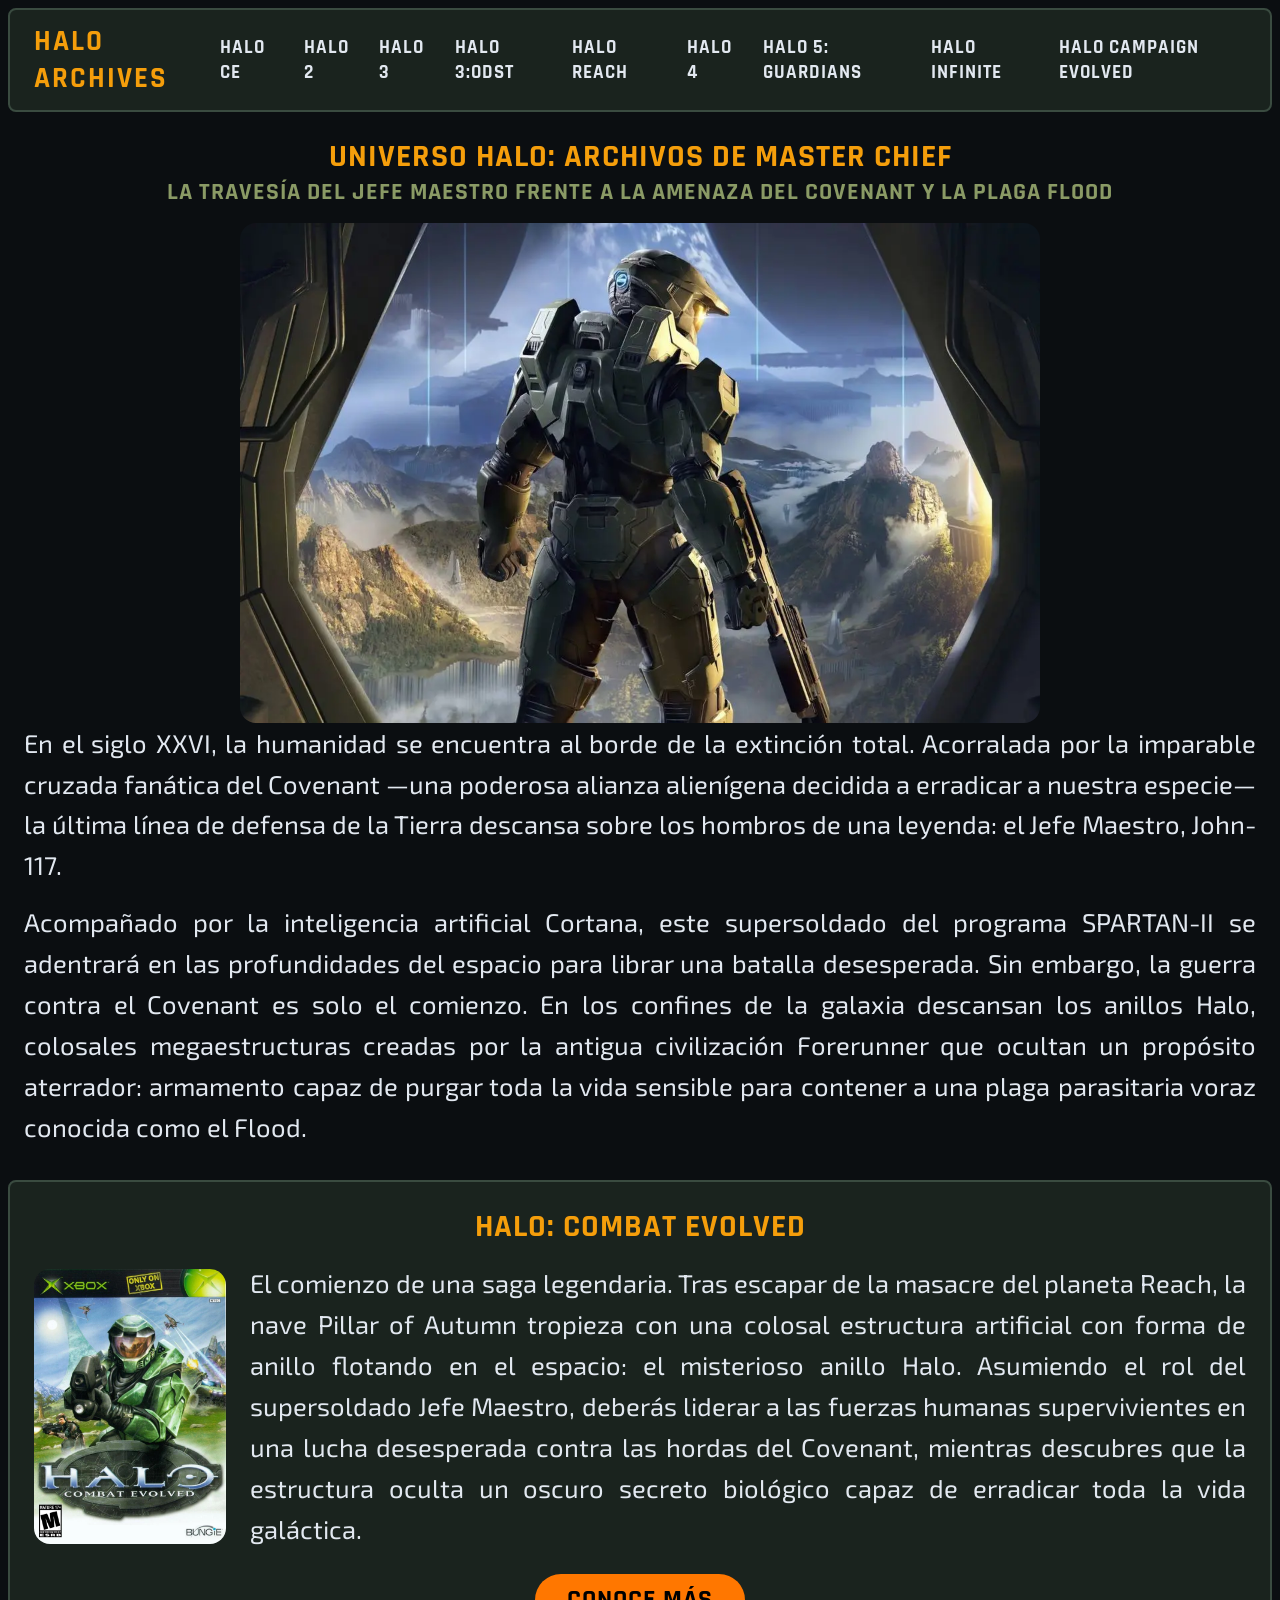
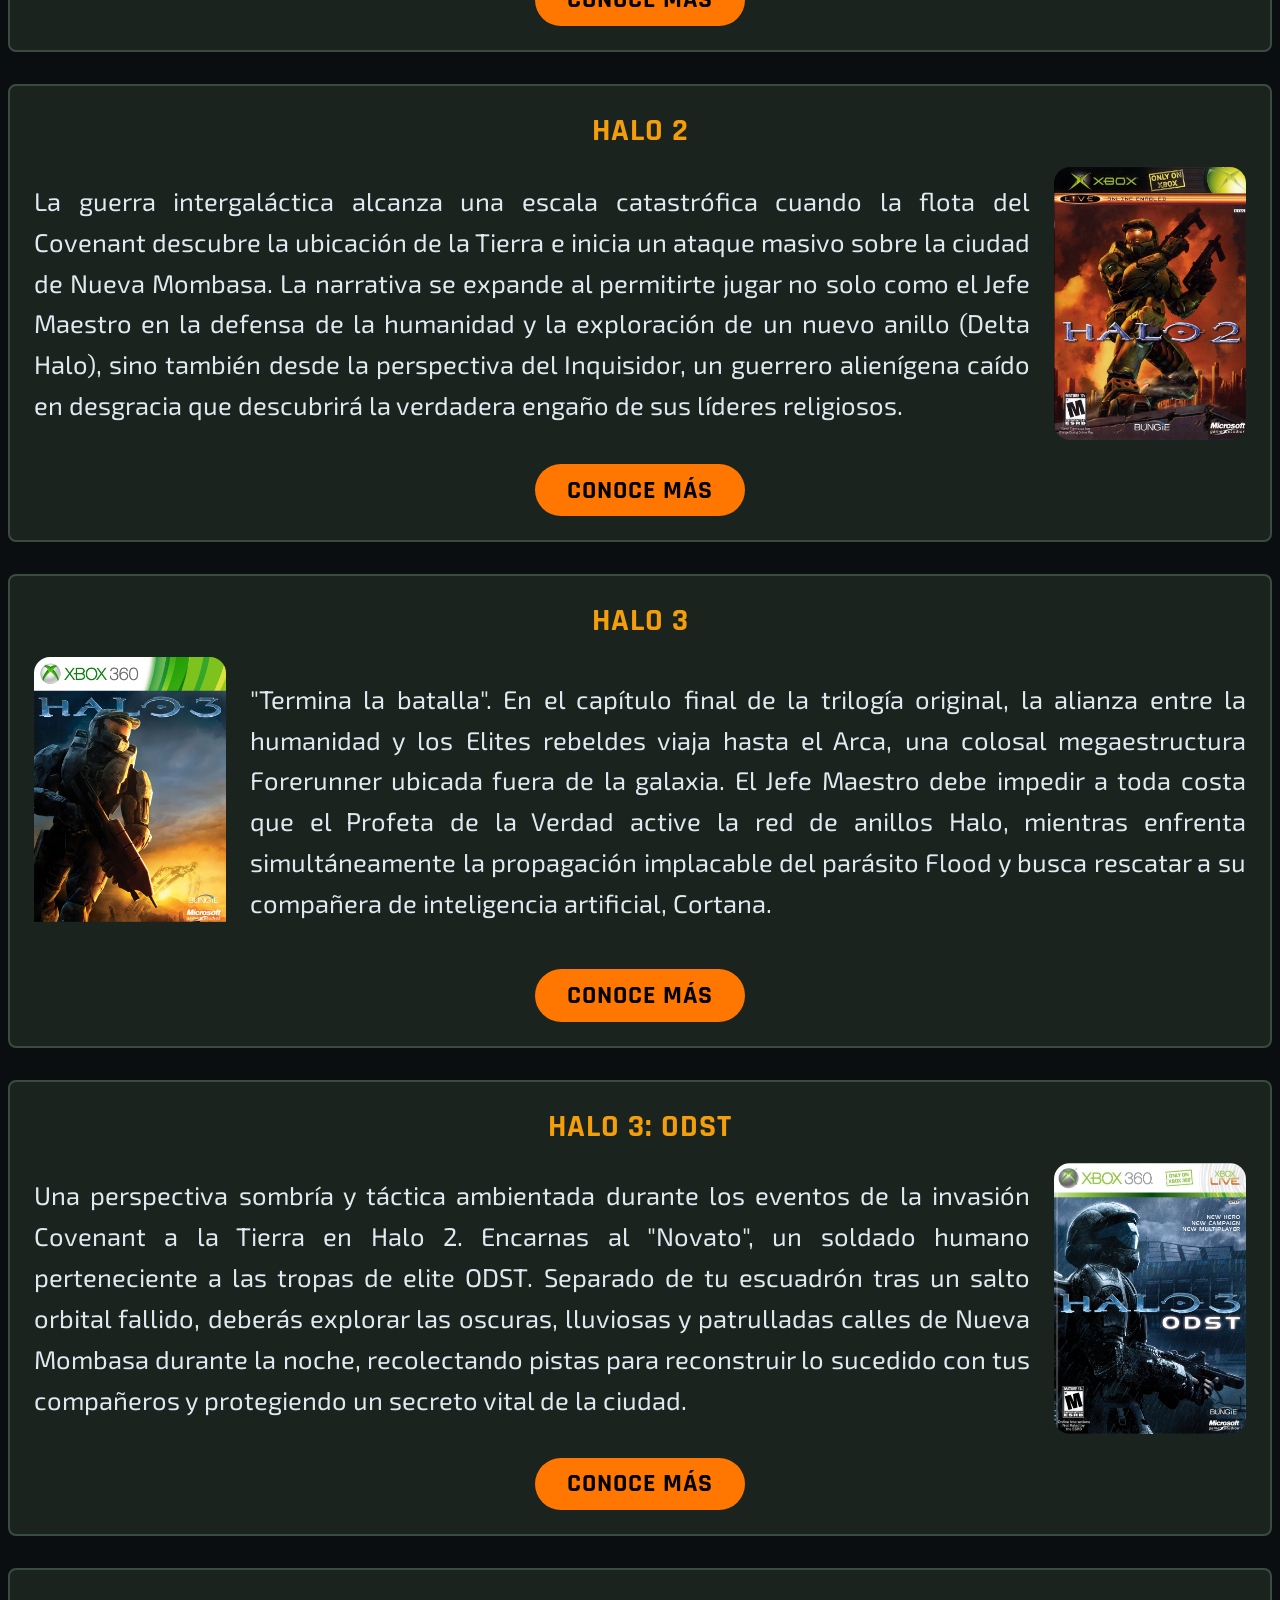
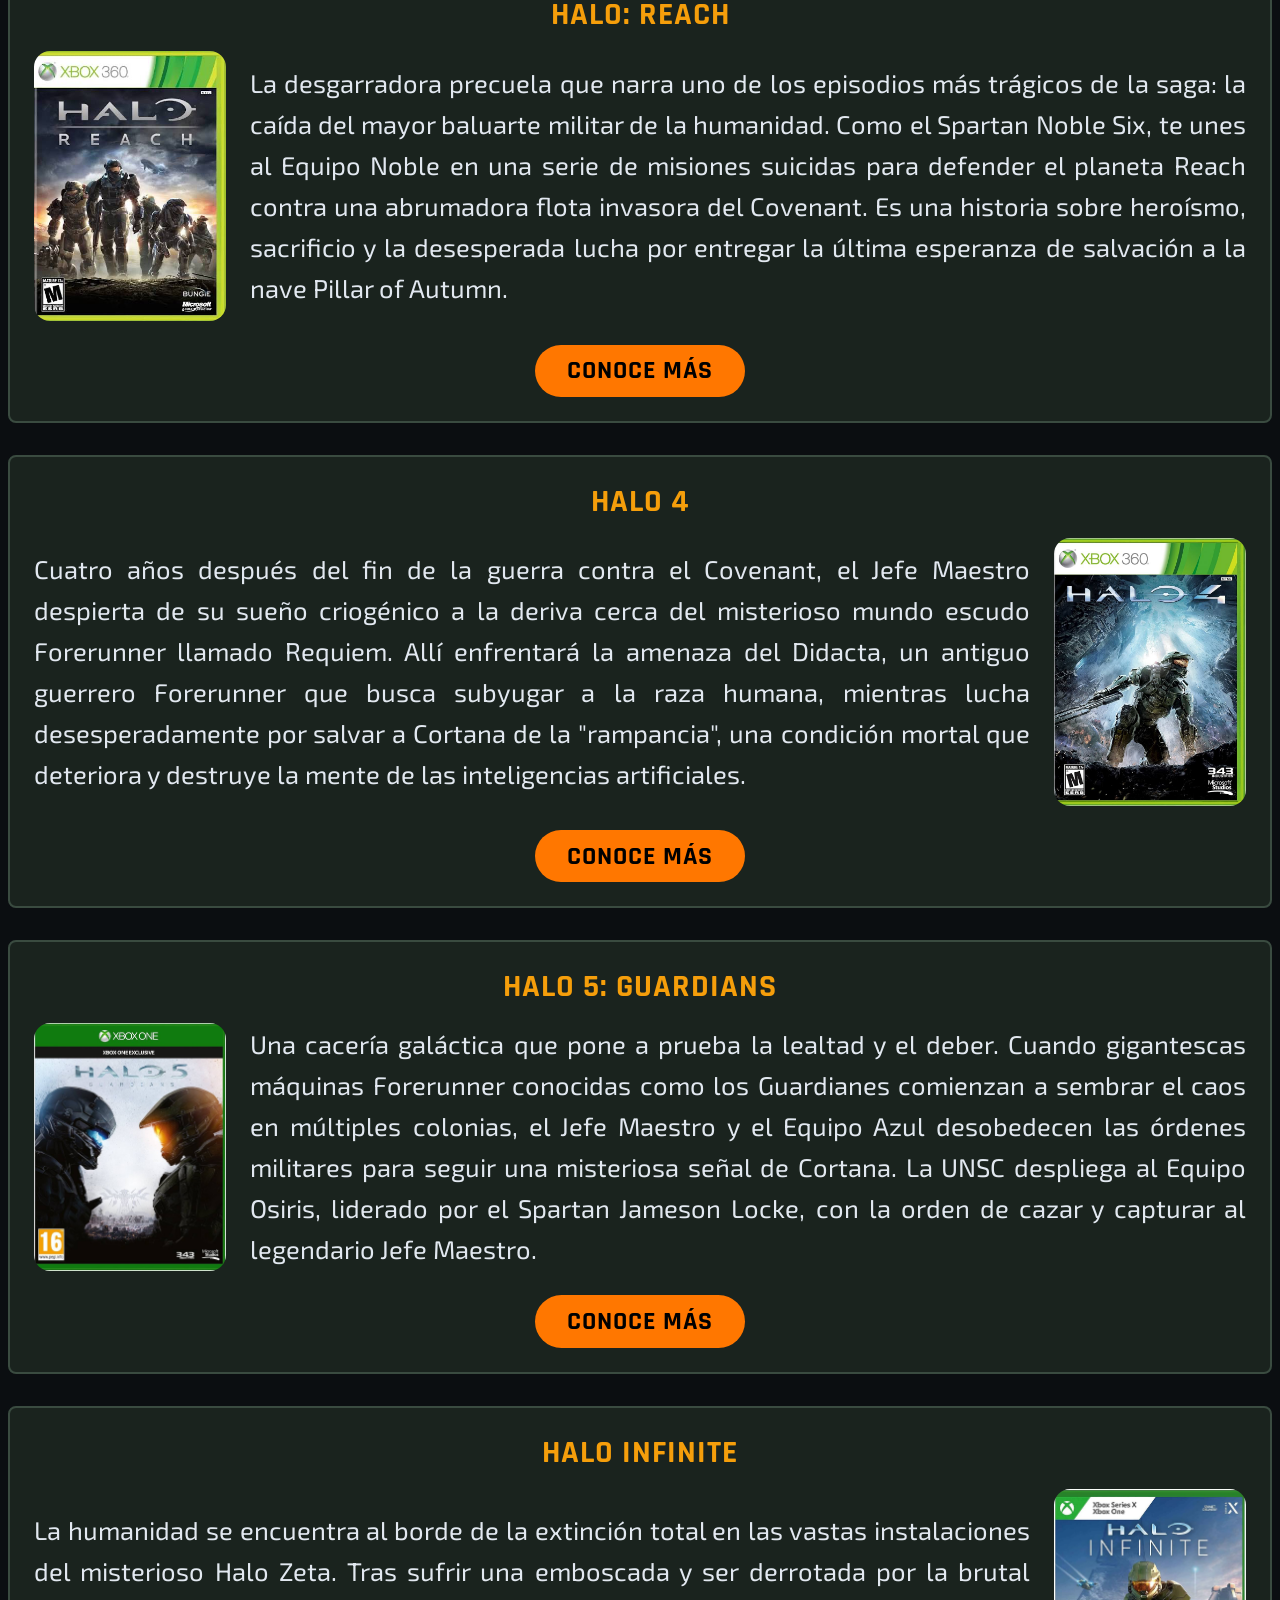
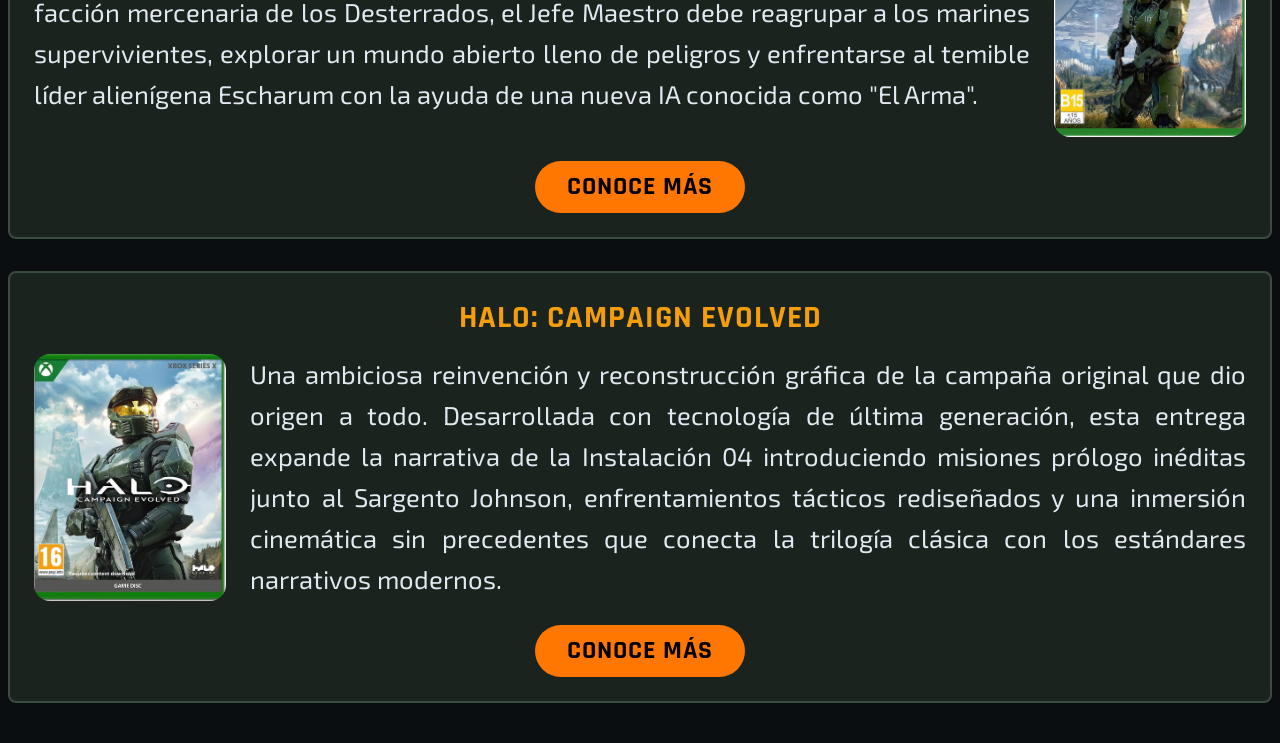
==== index.html @ 87918933 "Primer commit" ====
<!doctype html>
<html lang="en">
  <head>
    <meta charset="UTF-8" />
    <meta name="viewport" content="width=device-width, initial-scale=1.0" />
    <title>Document</title>
    <link rel="stylesheet" href="styles.css" />
    <link
      href="https://fonts.googleapis.com/css2?family=Exo+2:wght@400;600&family=Rajdhani:wght@600;700&display=swap"
      rel="stylesheet"
    />
  </head>
  <nav class="navbar">
    <div class="nav-logo">
      <a href="index.html">HALO ARCHIVES</a>
    </div>
    <ul class="nav-links">
      <li><a href="halo_combat_evolved.html">Halo CE</a></li>
      <li><a href="halo_2.html">Halo 2</a></li>
      <li><a href="halo_3.html">Halo 3</a></li>
      <li><a href="halo_3:_ODST.html">Halo 3:ODST</a></li>
      <li><a href="halo_reach.html">Halo Reach</a></li>
      <li><a href="halo_4.html">Halo 4</a></li>
      <li><a href="halo_5_guardians.html">Halo 5: Guardians</a></li>
      <li><a href="halo_infinite.html">Halo Infinite</a></li>
      <li><a href="halo_campaign_evolved.html">Halo Campaign Evolved</a></li>
    </ul>
  </nav>
  <body>
    <h1>Universo Halo: Archivos de Master Chief</h1>
    <h2>
      La travesía del Jefe Maestro frente a la amenaza del Covenant y la plaga
      Flood
    </h2>
    <div class="main-card">
      <div>
        <img src="public/halo.png" alt="Master Chief Image" />
        <p>
          En el siglo XXVI, la humanidad se encuentra al borde de la extinción
          total. Acorralada por la imparable cruzada fanática del Covenant —una
          poderosa alianza alienígena decidida a erradicar a nuestra especie— la
          última línea de defensa de la Tierra descansa sobre los hombros de una
          leyenda: el Jefe Maestro, John-117.
        </p>
        <p>
          Acompañado por la inteligencia artificial Cortana, este supersoldado
          del programa SPARTAN-II se adentrará en las profundidades del espacio
          para librar una batalla desesperada. Sin embargo, la guerra contra el
          Covenant es solo el comienzo. En los confines de la galaxia descansan
          los anillos Halo, colosales megaestructuras creadas por la antigua
          civilización Forerunner que ocultan un propósito aterrador: armamento
          capaz de purgar toda la vida sensible para contener a una plaga
          parasitaria voraz conocida como el Flood.
        </p>
      </div>
    </div>
    <div class="card">
      <h3 class="card-title">Halo: Combat Evolved</h3>
      <div class="normal">
        <img class="card-img" src="public/combat.png" alt="Halo" />
        <p>
          El comienzo de una saga legendaria. Tras escapar de la masacre del
          planeta Reach, la nave Pillar of Autumn tropieza con una colosal
          estructura artificial con forma de anillo flotando en el espacio: el
          misterioso anillo Halo. Asumiendo el rol del supersoldado Jefe
          Maestro, deberás liderar a las fuerzas humanas supervivientes en una
          lucha desesperada contra las hordas del Covenant, mientras descubres
          que la estructura oculta un oscuro secreto biológico capaz de
          erradicar toda la vida galáctica.
        </p>
      </div>
      <div class="card-button">
        <a href="halo_combat_evolved.html"><button>Conoce más</button></a>
      </div>
    </div>
    <div class="card">
      <h3 class="card-title">Halo 2</h3>
      <div class="reverse">
        <img class="card-img" src="public/halo2.png" alt="Halo 2 Image" />
        <p>
          La guerra intergaláctica alcanza una escala catastrófica cuando la
          flota del Covenant descubre la ubicación de la Tierra e inicia un
          ataque masivo sobre la ciudad de Nueva Mombasa. La narrativa se
          expande al permitirte jugar no solo como el Jefe Maestro en la defensa
          de la humanidad y la exploración de un nuevo anillo (Delta Halo), sino
          también desde la perspectiva del Inquisidor, un guerrero alienígena
          caído en desgracia que descubrirá la verdadera engaño de sus líderes
          religiosos.
        </p>
      </div>
      <div class="card-button">
        <a href="halo_2.html"><button>Conoce más</button></a>
      </div>
    </div>
    <div class="card">
      <h3 class="card-title">Halo 3</h3>
      <div class="normal">
        <img class="card-img" src="public/halo3.png" alt="Halo 3 Image" />
        <p>
          "Termina la batalla". En el capítulo final de la trilogía original, la
          alianza entre la humanidad y los Elites rebeldes viaja hasta el Arca,
          una colosal megaestructura Forerunner ubicada fuera de la galaxia. El
          Jefe Maestro debe impedir a toda costa que el Profeta de la Verdad
          active la red de anillos Halo, mientras enfrenta simultáneamente la
          propagación implacable del parásito Flood y busca rescatar a su
          compañera de inteligencia artificial, Cortana.
        </p>
      </div>
      <div class="card-button">
        <a href="halo_3.html"><button>Conoce más</button></a>
      </div>
    </div>
    <div class="card">
      <h3 class="card-title">Halo 3: ODST</h3>
      <div class="reverse">
        <img
          class="card-img"
          src="public/halo3:odst.png"
          alt="Halo 3:ODST Image"
        />
        <p>
          Una perspectiva sombría y táctica ambientada durante los eventos de la
          invasión Covenant a la Tierra en Halo 2. Encarnas al "Novato", un
          soldado humano perteneciente a las tropas de elite ODST. Separado de
          tu escuadrón tras un salto orbital fallido, deberás explorar las
          oscuras, lluviosas y patrulladas calles de Nueva Mombasa durante la
          noche, recolectando pistas para reconstruir lo sucedido con tus
          compañeros y protegiendo un secreto vital de la ciudad.
        </p>
      </div>
      <div class="card-button">
        <a href="halo_3:_ODST.html"><button>Conoce más</button></a>
      </div>
    </div>
    <div class="card">
      <h3 class="card-title">Halo: Reach</h3>
      <div class="normal">
        <img
          class="card-img"
          src="public/haloReach.png"
          alt="Halo Reach Image"
        />
        <p>
          La desgarradora precuela que narra uno de los episodios más trágicos
          de la saga: la caída del mayor baluarte militar de la humanidad. Como
          el Spartan Noble Six, te unes al Equipo Noble en una serie de misiones
          suicidas para defender el planeta Reach contra una abrumadora flota
          invasora del Covenant. Es una historia sobre heroísmo, sacrificio y la
          desesperada lucha por entregar la última esperanza de salvación a la
          nave Pillar of Autumn.
        </p>
      </div>
      <div class="card-button">
        <a href="halo_reach.html"><button>Conoce más</button></a>
      </div>
    </div>
    <div class="card">
      <h3 class="card-title">Halo 4</h3>
      <div class="reverse">
        <img class="card-img" src="public/halo4.png" alt="Halo 4 Image" />
        <p>
          Cuatro años después del fin de la guerra contra el Covenant, el Jefe
          Maestro despierta de su sueño criogénico a la deriva cerca del
          misterioso mundo escudo Forerunner llamado Requiem. Allí enfrentará la
          amenaza del Didacta, un antiguo guerrero Forerunner que busca subyugar
          a la raza humana, mientras lucha desesperadamente por salvar a Cortana
          de la "rampancia", una condición mortal que deteriora y destruye la
          mente de las inteligencias artificiales.
        </p>
      </div>
      <div class="card-button">
        <a href="halo_4.html"><button>Conoce más</button></a>
      </div>
    </div>
    <div class="card">
      <h3 class="card-title">Halo 5: Guardians</h3>
      <div class="normal">
        <img
          class="card-img"
          src="public/halo5.png"
          alt="Halo 5: Guardians Image"
        />
        <p>
          Una cacería galáctica que pone a prueba la lealtad y el deber. Cuando
          gigantescas máquinas Forerunner conocidas como los Guardianes
          comienzan a sembrar el caos en múltiples colonias, el Jefe Maestro y
          el Equipo Azul desobedecen las órdenes militares para seguir una
          misteriosa señal de Cortana. La UNSC despliega al Equipo Osiris,
          liderado por el Spartan Jameson Locke, con la orden de cazar y
          capturar al legendario Jefe Maestro.
        </p>
      </div>
      <div class="card-button">
        <a href="halo_5_guardians.html"><button>Conoce más</button></a>
      </div>
    </div>
    <div class="card">
      <h3 class="card-title">Halo Infinite</h3>
      <div class="reverse">
        <img
          class="card-img"
          src="public/haloInfinite.png"
          alt="Halo Infinite Image"
        />
        <p>
          La humanidad se encuentra al borde de la extinción total en las vastas
          instalaciones del misterioso Halo Zeta. Tras sufrir una emboscada y
          ser derrotada por la brutal facción mercenaria de los Desterrados, el
          Jefe Maestro debe reagrupar a los marines supervivientes, explorar un
          mundo abierto lleno de peligros y enfrentarse al temible líder
          alienígena Escharum con la ayuda de una nueva IA conocida como "El
          Arma".
        </p>
      </div>
      <div class="card-button">
        <a href="halo_infinite.html"><button>Conoce más</button></a>
      </div>
    </div>
    <div class="card">
      <h3 class="card-title">Halo: Campaign Evolved</h3>
      <div class="normal">
        <img
          class="card-img"
          src="public/haloCampaign.png"
          alt="Halo: Campaign Evolved Image"
        />
        <p>
          Una ambiciosa reinvención y reconstrucción gráfica de la campaña
          original que dio origen a todo. Desarrollada con tecnología de última
          generación, esta entrega expande la narrativa de la Instalación 04
          introduciendo misiones prólogo inéditas junto al Sargento Johnson,
          enfrentamientos tácticos rediseñados y una inmersión cinemática sin
          precedentes que conecta la trilogía clásica con los estándares
          narrativos modernos.
        </p>
      </div>
      <div class="card-button">
        <a href="halo_campaign_evolved.html"><button>Conoce más</button></a>
      </div>
    </div>
  </body>
</html>
---- styles.css ----
* {
  box-sizing: border-box;
  padding: 0;
  margin: 0;
}

.navbar {
  display: flex;
  justify-content: space-between;
  align-items: center;
  background-color: #1a231e;
  border: 2px solid #3a4b40;
  border-radius: 0.5rem;
  padding: 0.8rem 1.5rem;
  margin-bottom: 1.5rem;
}

.nav-logo a {
  font-family: "Rajdhani", sans-serif;
  font-weight: 700;
  font-size: 1.8rem;
  color: #f59e0b;
  text-decoration: none;
  text-transform: uppercase;
  letter-spacing: 2px;
  transition: color 0.3s ease;
}

.nav-logo a:hover {
  color: #ff7700;
}

.nav-links {
  display: flex;
  list-style: none;
  gap: 1.5rem;
}

.nav-links a {
  font-family: "Rajdhani", sans-serif;
  font-weight: 700;
  font-size: 1.2rem;
  color: #e2e8f0;
  text-decoration: none;
  text-transform: uppercase;
  letter-spacing: 1px;
  transition:
    color 0.3s ease,
    text-shadow 0.3s ease;
}

.nav-links a:hover {
  color: #ff7700;
  text-shadow: 0 0 8px rgba(255, 119, 0, 0.6);
}

body {
  background-color: #0b0e11;
  padding: 0.5rem;
  font-family: "Exo 2", "Segoe UI", sans-serif;
}

h1 {
  color: #f59e0b;
  text-align: center;
}

h2 {
  color: #8a9a65;
  text-align: center;
}

h1,
h2,
h3,
.card-title,
.main-card-title,
button {
  font-family: "Rajdhani", sans-serif;
  font-weight: 700;
  text-transform: uppercase; /* Convierte los títulos a mayúsculas estilo militar */
  letter-spacing: 1px;
}

.main-card {
  display: flex;
  flex-direction: column;
  align-items: center;
  justify-content: center;
  padding: 1rem;
}

.main-card > div {
  display: flex;
  flex-direction: column;
  align-items: center;
  justify-content: center;
}

.main-card > div > p {
  font-size: 1.6rem;
  line-height: 1.6;
  color: #e2e8f0;
  text-align: justify;
  margin-bottom: 1rem;
}

img {
  width: 50rem;
  border-radius: 1rem;
}

.card {
  background-color: #1a231e;
  border: 2px solid #3a4b40;
  border-radius: 0.5rem;
  margin-bottom: 2rem;
  padding: 1.5rem;
}

.card-title {
  color: #f59e0b;
  font-size: 2rem;
  margin-bottom: 1rem;
  text-align: center;
}

.card-img {
  width: 12rem;
  height: auto;
}

.card p {
  font-size: 1.6rem;
  line-height: 1.6;
  color: #e2e8f0;
  text-align: justify;
}

.card-button {
  text-align: center;
  margin-top: 1.5rem;
}

button {
  background-color: #ff7700;
  color: #000;
  font-weight: bold;
  padding: 0.6rem 2rem;
  border: none;
  border-radius: 2rem;
  cursor: pointer;
  transition: all 0.3s ease;
  font-size: 1.6rem;
}

button:hover {
  background-color: #f59e0b;
  transform: scale(1.05);
  box-shadow: 0 0 12px rgba(255, 119, 0, 0.7);
}

.normal {
  display: flex;
  gap: 1.5rem;
  align-items: center;
}

.reverse {
  display: flex;
  flex-direction: row-reverse;
  gap: 1.5rem;
  align-items: center;
}

@media (max-width: 1024px) {
  img {
    width: 100%;
    max-width: 40rem;
    height: auto;
  }

  .main-card > div > p,
  .card p {
    font-size: 1.3rem;
  }

  button {
    font-size: 1.3rem;
  }
}

@media (max-width: 768px) {
  .navbar {
    flex-direction: column;
    gap: 1rem;
    padding: 1rem;
  }

  .nav-links {
    flex-wrap: wrap;
    justify-content: center;
    gap: 0.8rem 1.2rem;
  }

  .nav-links a {
    font-size: 1rem;
  }

  body {
    padding: 1rem;
  }

  .normal,
  .reverse {
    flex-direction: column;
  }

  img {
    width: 100%;
    max-width: 100%;
    height: auto;
  }

  .card-img {
    width: 100%;
    max-width: 14rem;
    margin: 0 auto;
  }

  .main-card > div > p,
  .card p {
    font-size: 1.05rem;
    text-align: left; /* Evita espacios extraños por el justificado en pantallas angostas */
  }

  .card-title {
    font-size: 1.5rem;
  }

  button {
    font-size: 1.1rem;
    width: 100%;
    max-width: 16rem;
  }
}
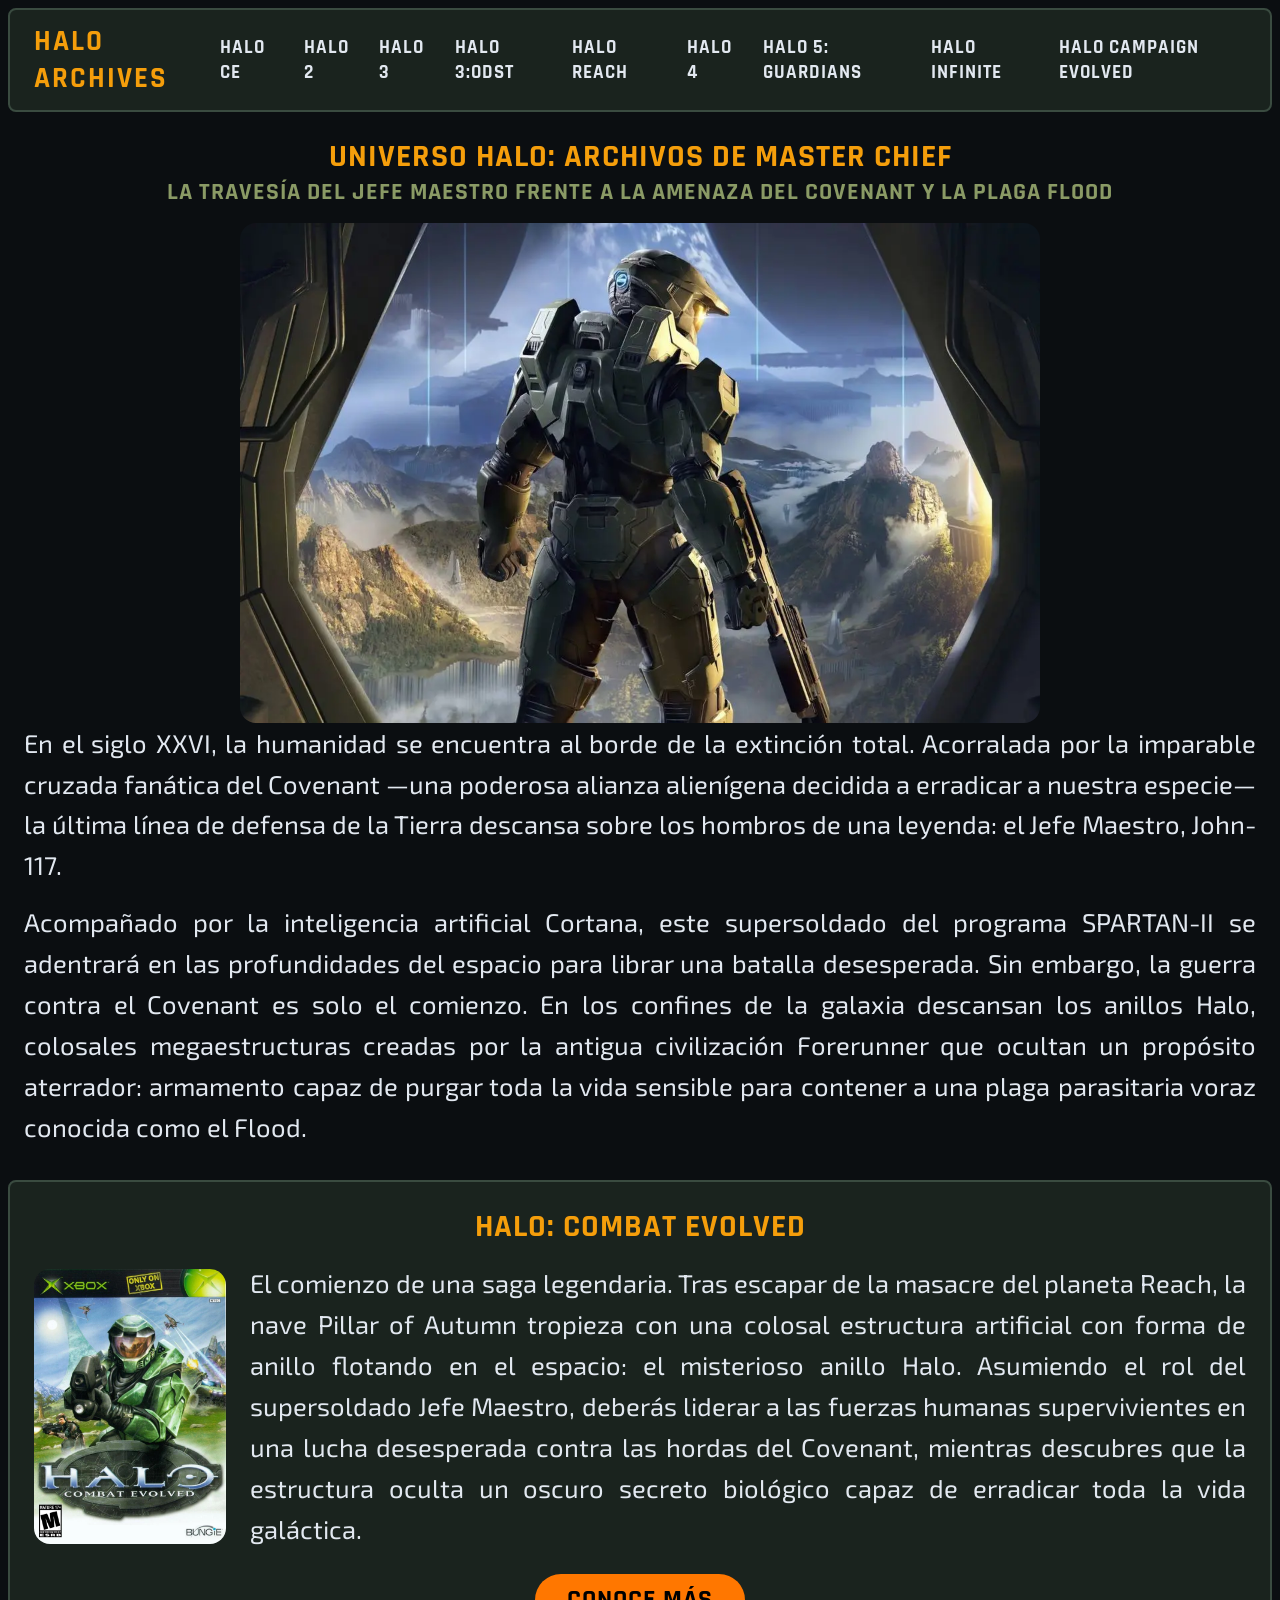
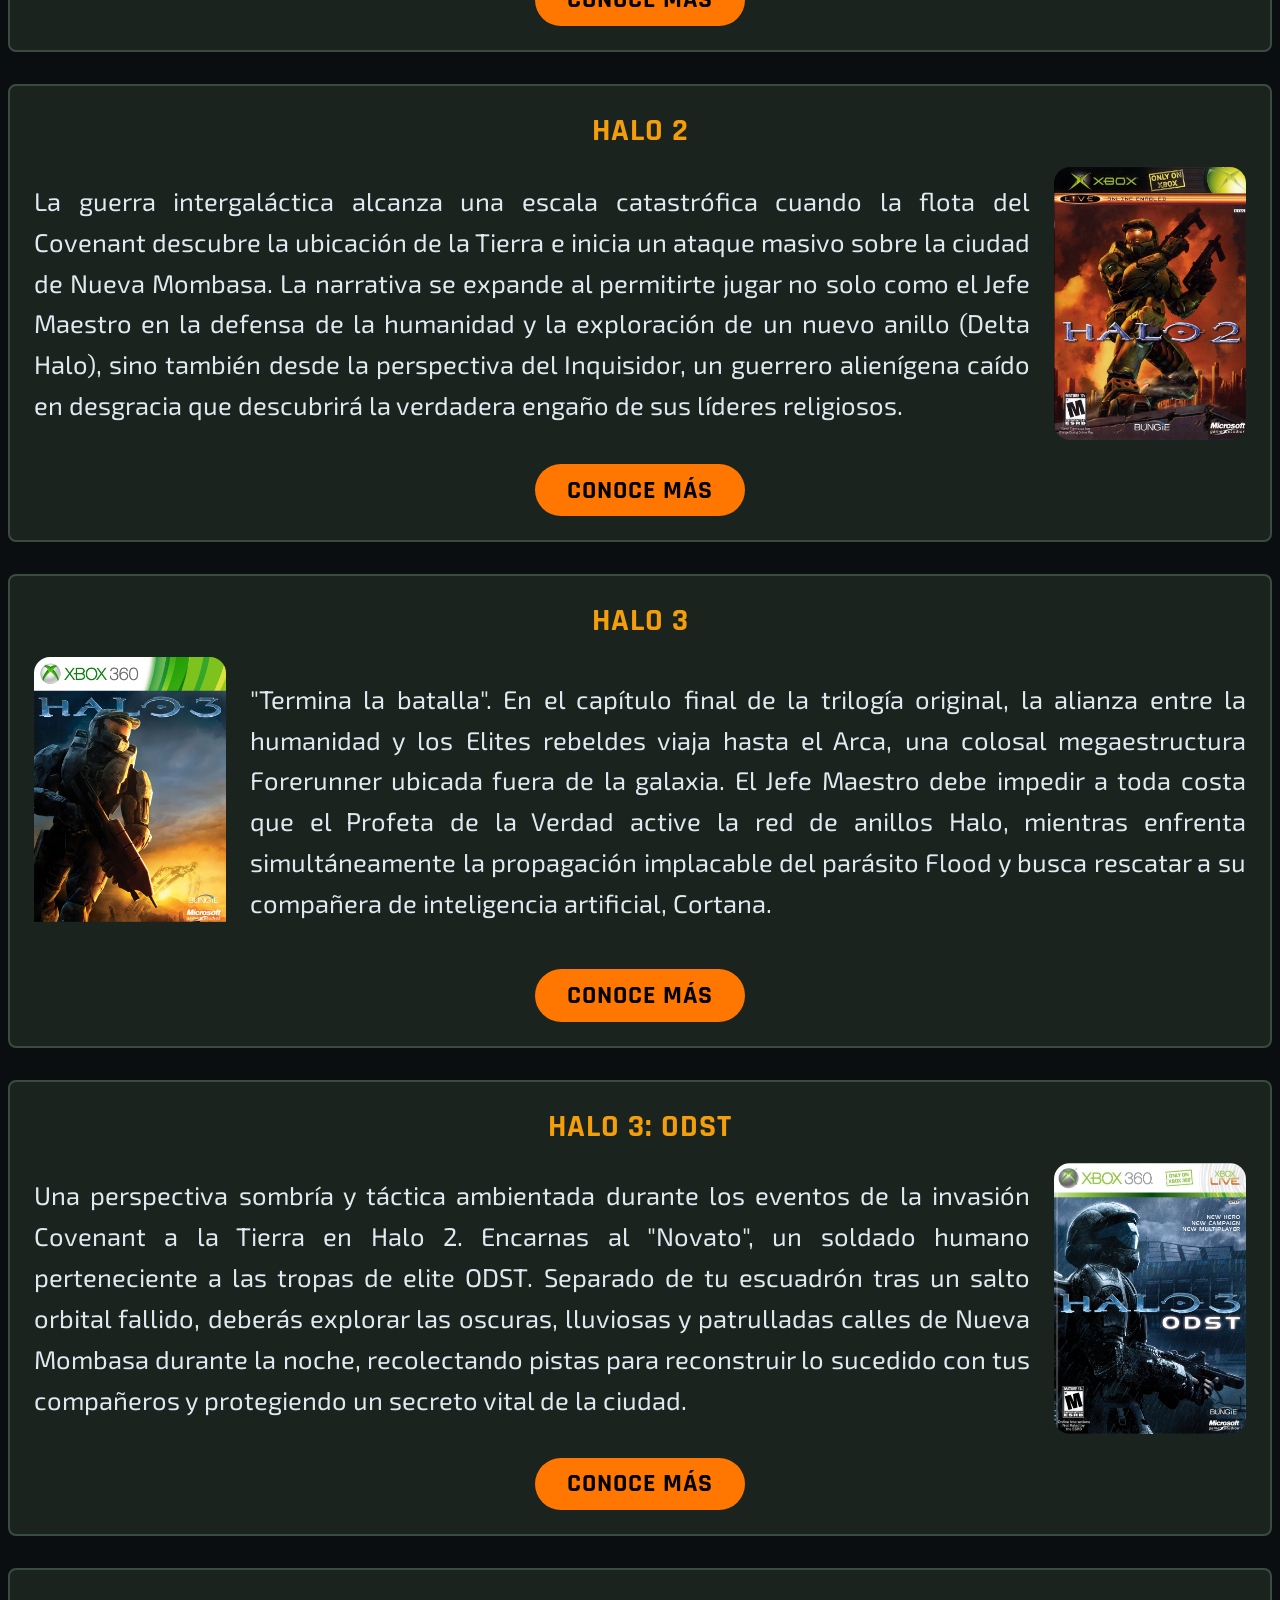
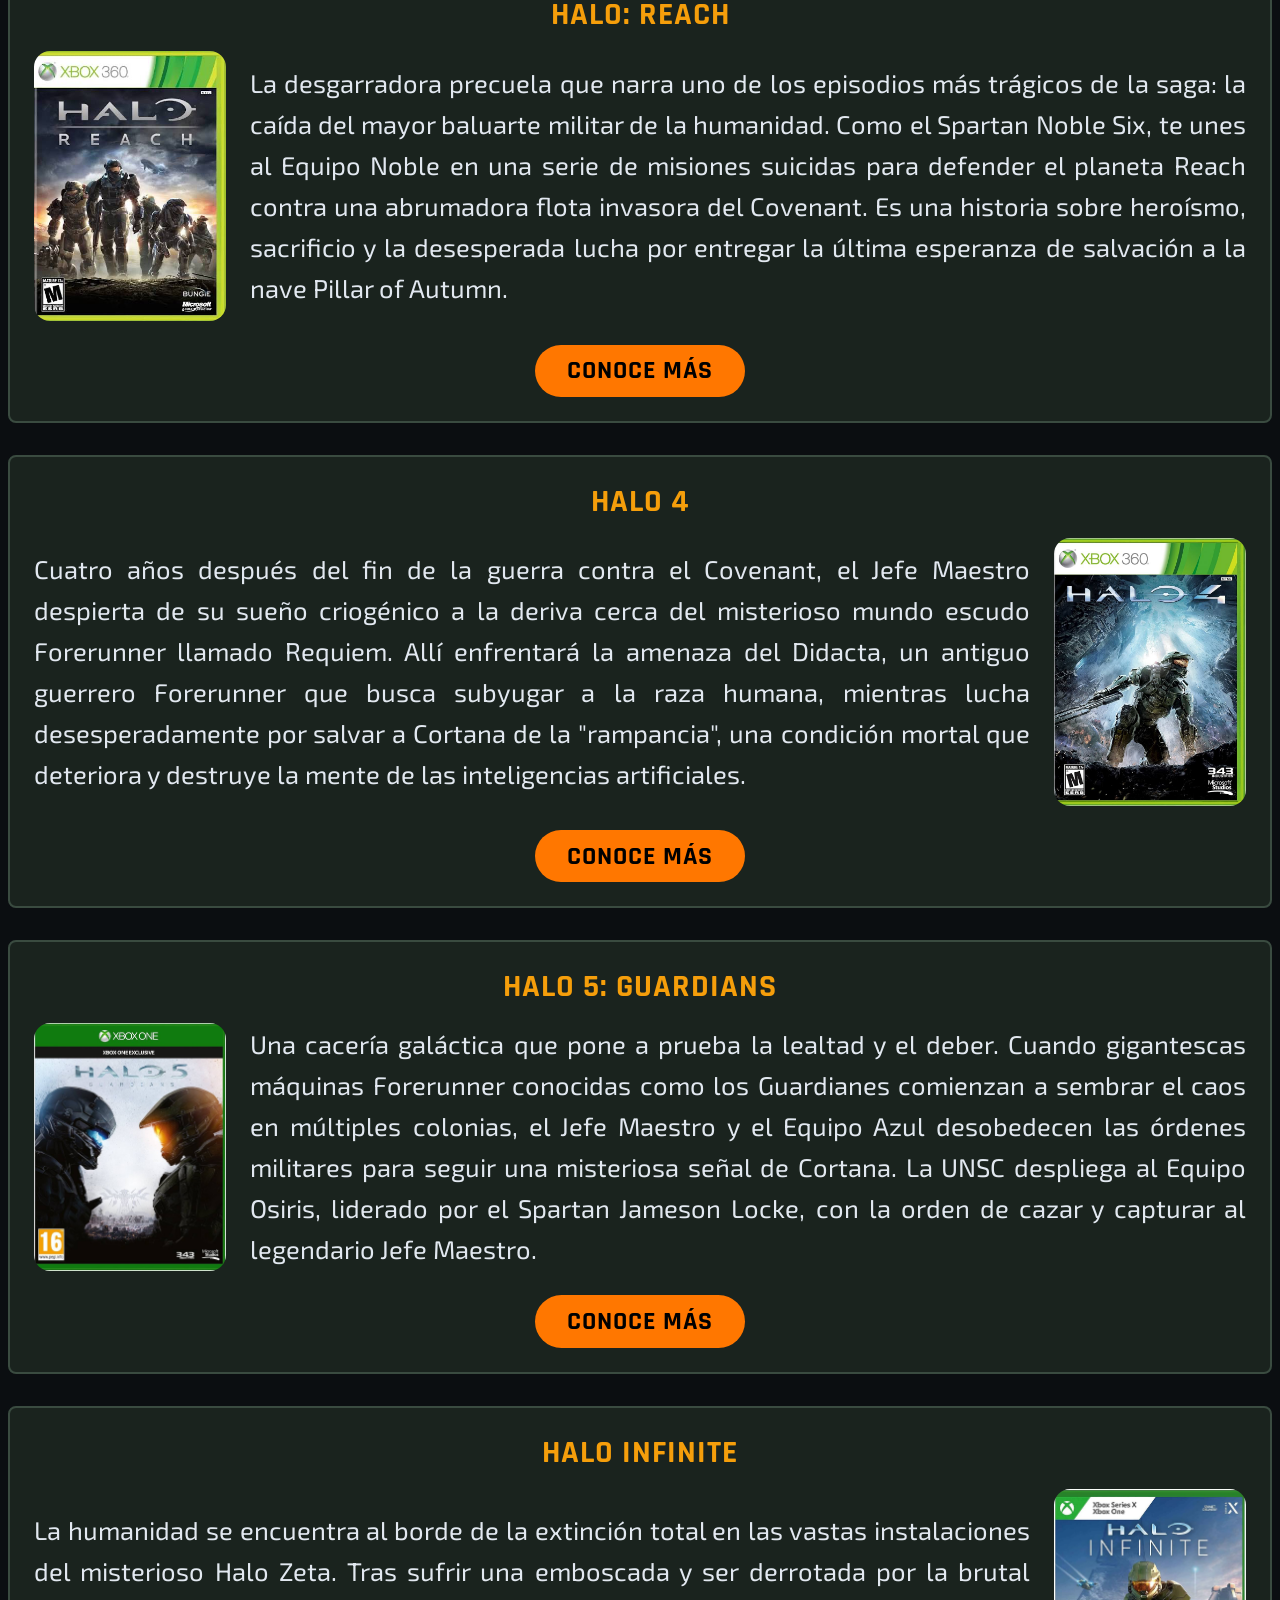
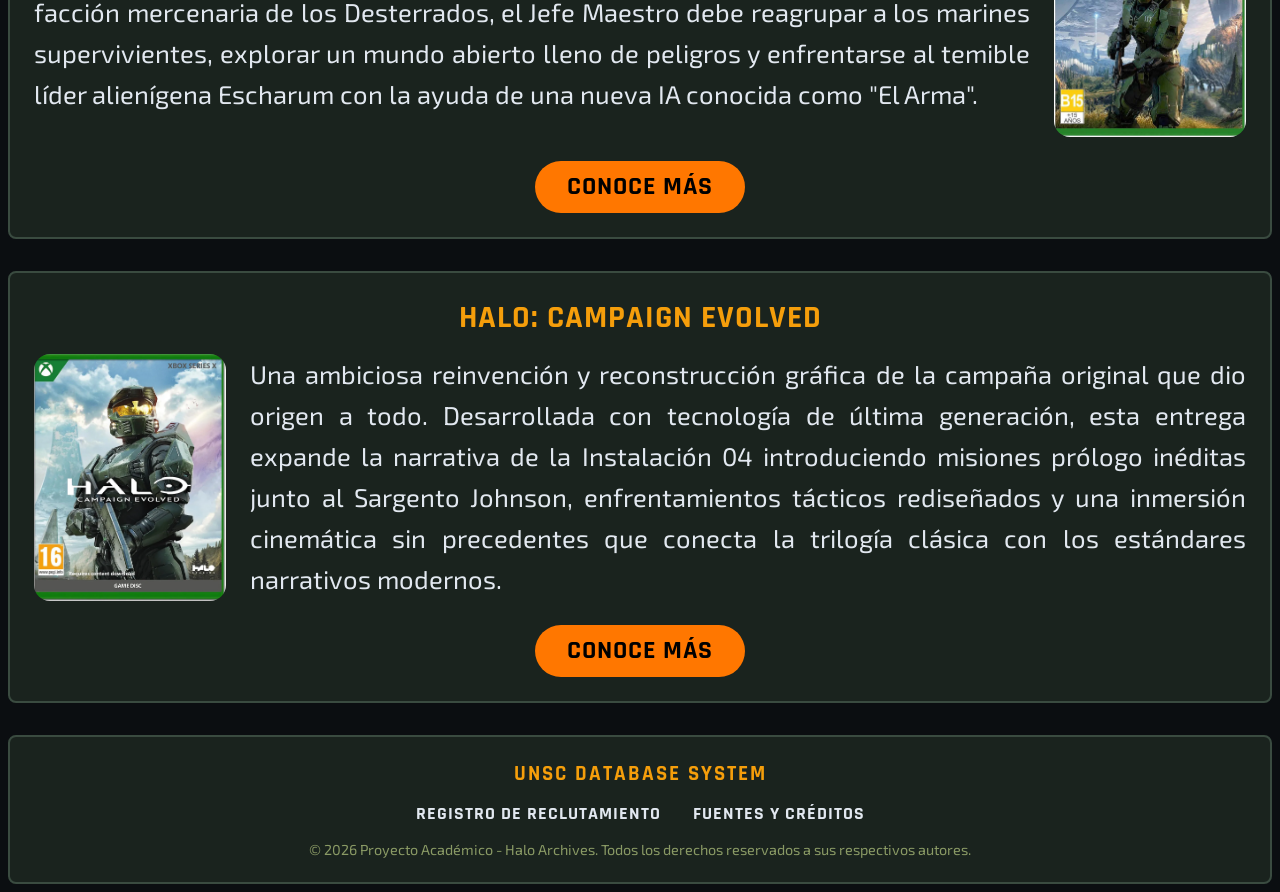
==== commit 6d19ee4f: "Se agrega formulario y la pagina de referencias" ====
--- a/index.html
+++ b/index.html
@@ -239,4 +239,17 @@
       </div>
     </div>
   </body>
+  <footer class="footer">
+    <div class="footer-content">
+      <p class="footer-title">UNSC DATABASE SYSTEM</p>
+      <ul class="footer-links">
+        <li><a href="halo_reclutamiento.html">Registro de Reclutamiento</a></li>
+        <li><a href="creditos.html">Fuentes y Créditos</a></li>
+      </ul>
+      <p class="footer-copy">
+        &copy; 2026 Proyecto Académico - Halo Archives. Todos los derechos
+        reservados a sus respectivos autores.
+      </p>
+    </div>
+  </footer>
 </html>
--- a/styles.css
+++ b/styles.css
@@ -2,6 +2,12 @@
   box-sizing: border-box;
   padding: 0;
   margin: 0;
+}
+
+body {
+  background-color: #0b0e11;
+  padding: 0.5rem;
+  font-family: "Exo 2", "Segoe UI", sans-serif;
 }
 
 .navbar {
@@ -54,12 +60,6 @@
   text-shadow: 0 0 8px rgba(255, 119, 0, 0.6);
 }
 
-body {
-  background-color: #0b0e11;
-  padding: 0.5rem;
-  font-family: "Exo 2", "Segoe UI", sans-serif;
-}
-
 h1 {
   color: #f59e0b;
   text-align: center;
@@ -78,7 +78,7 @@
 button {
   font-family: "Rajdhani", sans-serif;
   font-weight: 700;
-  text-transform: uppercase; /* Convierte los títulos a mayúsculas estilo militar */
+  text-transform: uppercase;
   letter-spacing: 1px;
 }
 
@@ -173,6 +173,167 @@
   align-items: center;
 }
 
+.form-container {
+  display: flex;
+  flex-direction: column;
+  gap: 1.5rem;
+  max-width: 45rem;
+  margin: 0 auto;
+}
+
+.form-group {
+  display: flex;
+  flex-direction: column;
+  gap: 0.5rem;
+}
+
+.form-group label {
+  color: #8a9a65;
+  font-weight: 600;
+  font-size: 1.2rem;
+}
+
+.section-label {
+  color: #f59e0b !important;
+  font-size: 1.3rem !important;
+  margin-bottom: 0.5rem;
+}
+
+.form-group input[type="text"],
+.form-group input[type="email"],
+.form-group select,
+.form-group textarea {
+  background-color: #0b0e11;
+  border: 1px solid #3a4b40;
+  border-radius: 0.4rem;
+  padding: 0.8rem;
+  color: #e2e8f0;
+  font-family: "Exo 2", sans-serif;
+  font-size: 1rem;
+}
+
+.form-group input[type="text"]:focus,
+.form-group input[type="email"]:focus,
+.form-group select:focus,
+.form-group textarea:focus {
+  outline: none;
+  border-color: #f59e0b;
+  box-shadow: 0 0 8px rgba(245, 158, 11, 0.4);
+}
+
+.options-group {
+  display: flex;
+  flex-direction: column;
+  gap: 0.6rem;
+}
+
+.checklist-grid {
+  display: grid;
+  grid-template-columns: repeat(2, 1fr);
+  gap: 0.8rem;
+}
+
+.option-item {
+  color: #e2e8f0 !important;
+  font-size: 1.1rem !important;
+  font-weight: 400 !important;
+  display: flex;
+  align-items: center;
+  gap: 0.6rem;
+  cursor: pointer;
+}
+
+.option-item input[type="radio"],
+.option-item input[type="checkbox"] {
+  accent-color: #ff7700;
+  width: 1.2rem;
+  height: 1.2rem;
+  cursor: pointer;
+}
+
+.credits-list {
+  list-style-type: square;
+  padding-left: 1.5rem;
+  margin-top: 1rem;
+}
+
+.credits-list li {
+  color: #e2e8f0;
+  font-size: 1.2rem;
+  line-height: 1.8;
+  margin-bottom: 1rem;
+}
+
+.credits-list strong {
+  color: #8a9a65;
+}
+
+.credits-list a {
+  color: #f59e0b;
+  text-decoration: none;
+  font-weight: 600;
+  transition: color 0.3s ease;
+}
+
+.credits-list a:hover {
+  color: #ff7700;
+  text-decoration: underline;
+}
+
+.footer {
+  background-color: #1a231e;
+  border: 2px solid #3a4b40;
+  border-radius: 0.5rem;
+  padding: 1.5rem;
+  margin-top: 2rem;
+  text-align: center;
+}
+
+.footer-content {
+  display: flex;
+  flex-direction: column;
+  align-items: center;
+  gap: 1rem;
+}
+
+.footer-title {
+  color: #f59e0b;
+  font-family: "Rajdhani", sans-serif;
+  font-weight: 700;
+  font-size: 1.3rem;
+  letter-spacing: 2px;
+  text-transform: uppercase;
+}
+
+.footer-links {
+  display: flex;
+  list-style: none;
+  gap: 2rem;
+}
+
+.footer-links a {
+  font-family: "Rajdhani", sans-serif;
+  font-weight: 700;
+  font-size: 1.1rem;
+  color: #e2e8f0;
+  text-decoration: none;
+  text-transform: uppercase;
+  letter-spacing: 1px;
+  transition:
+    color 0.3s ease,
+    text-shadow 0.3s ease;
+}
+
+.footer-links a:hover {
+  color: #ff7700;
+  text-shadow: 0 0 8px rgba(255, 119, 0, 0.6);
+}
+
+.footer-copy {
+  color: #8a9a65;
+  font-size: 0.9rem;
+}
+
 @media (max-width: 1024px) {
   img {
     width: 100%;
@@ -191,6 +352,10 @@
 }
 
 @media (max-width: 768px) {
+  body {
+    padding: 1rem;
+  }
+
   .navbar {
     flex-direction: column;
     gap: 1rem;
@@ -207,10 +372,6 @@
     font-size: 1rem;
   }
 
-  body {
-    padding: 1rem;
-  }
-
   .normal,
   .reverse {
     flex-direction: column;
@@ -231,7 +392,7 @@
   .main-card > div > p,
   .card p {
     font-size: 1.05rem;
-    text-align: left; /* Evita espacios extraños por el justificado en pantallas angostas */
+    text-align: left;
   }
 
   .card-title {
@@ -243,4 +404,19 @@
     width: 100%;
     max-width: 16rem;
   }
-}
+
+  .credits-list li {
+    font-size: 1rem;
+  }
+}
+
+@media (max-width: 600px) {
+  .checklist-grid {
+    grid-template-columns: 1fr;
+  }
+
+  .footer-links {
+    flex-direction: column;
+    gap: 0.8rem;
+  }
+}
